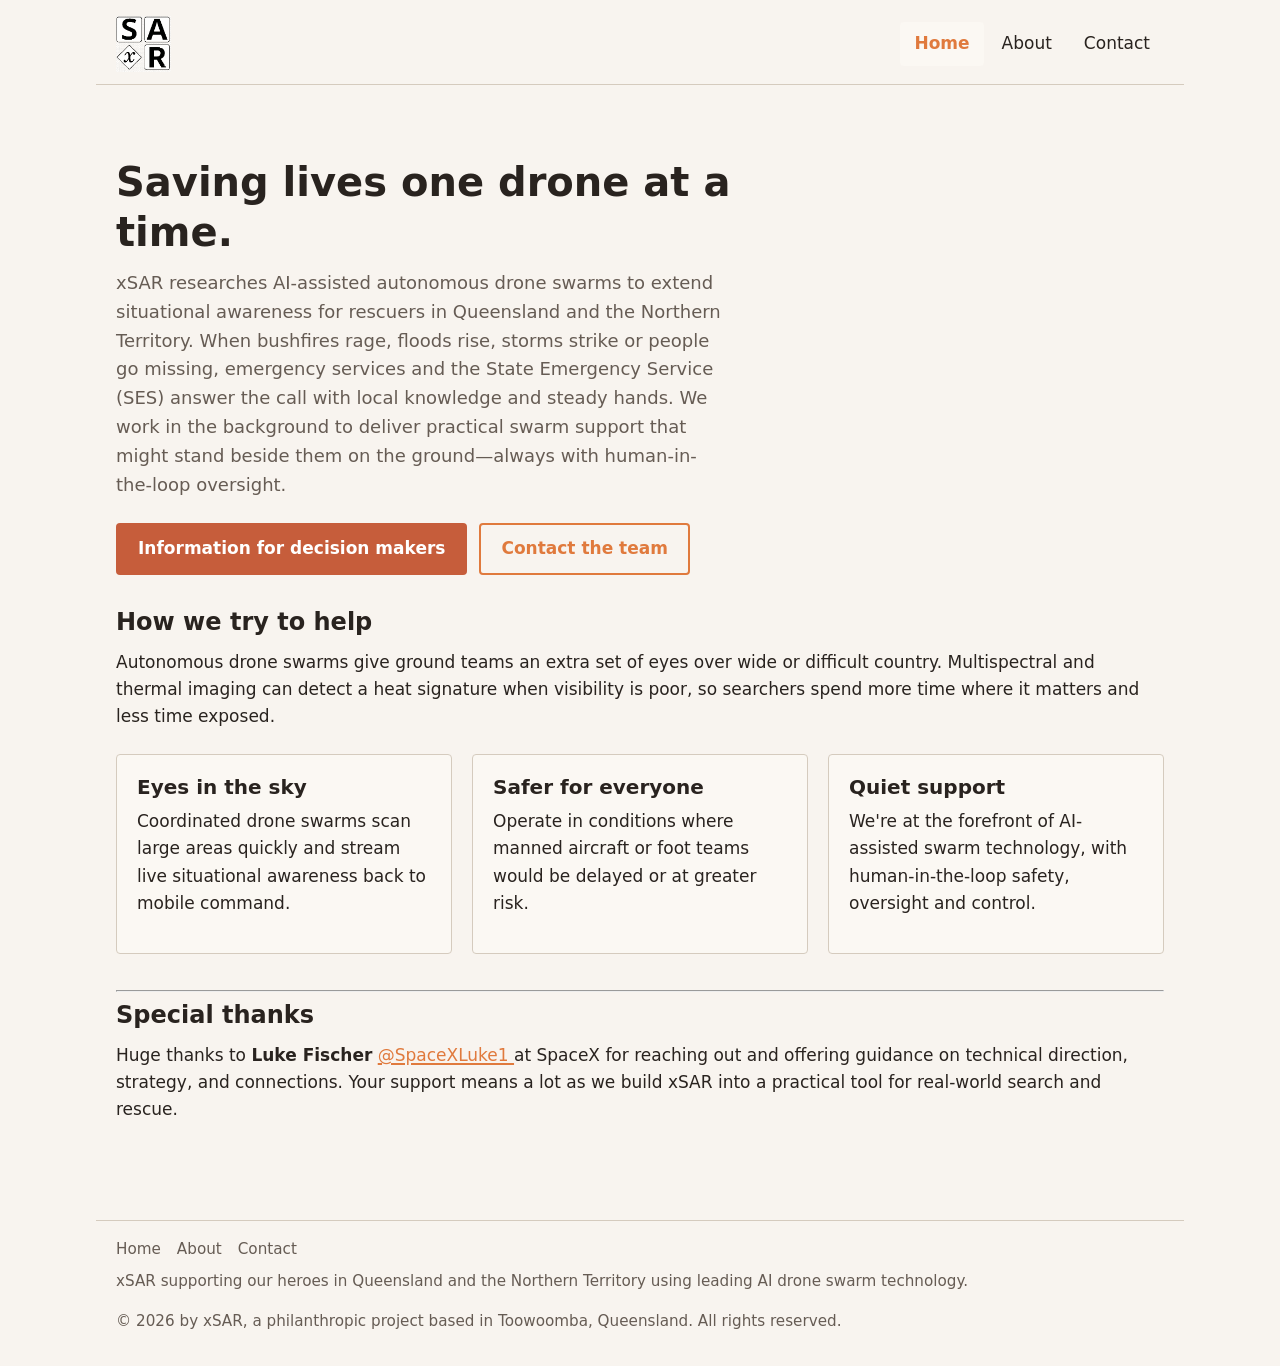
==== index.html @ e1155fe0 "refactor: comment out particles-js canvas elements across pages" ====
<!DOCTYPE html>
<html lang="en-AU">
<head>
  <!-- Google tag (gtag.js) -->
  <script async src="https://www.googletagmanager.com/gtag/js?id=G-0K0B5G9V87"></script>
  <script>
    window.dataLayer = window.dataLayer || [];
    function gtag(){dataLayer.push(arguments);}
    gtag('js', new Date());
    gtag('config', 'G-0K0B5G9V87');
  </script>
  <meta charset="UTF-8">
  <meta name="viewport" content="width=device-width, initial-scale=1.0">
  <title>xSAR — Search And Respond</title>
  <link rel="stylesheet" href="css/master.css">
  <link rel="icon" type="image/x-icon" href="favicon.ico">
  <link rel="icon" type="image/png" sizes="32x32" href="favicon-32x32.png">
  <link rel="icon" type="image/png" sizes="16x16" href="favicon-16x16.png">
  <link rel="apple-touch-icon" href="apple-touch-icon.png">
  <link rel="manifest" href="site.webmanifest">
  <meta name="description" content="xSAR — Search And Respond. AI-assisted autonomous drone support for emergency responders in Queensland and the Northern Territory. Human-in-the-loop oversight.">
  <!-- OpenGraph / Social sharing -->
  <meta property="og:title" content="xSAR — Search And Respond">
  <meta property="og:description" content="Drone swarm research delivering situational awareness and support packages to help responders faster. For public benefit.">
  <meta property="og:image" content="https://xsar.com.au/images/xsar-logo.png">
  <meta property="og:url" content="https://xsar.com.au">
  <meta property="og:type" content="website">
  <meta name="twitter:card" content="summary_large_image">
</head>

<body>
  <!-- <div id="particles-js"><canvas class="particles-js-canvas-el" width="1357" height="916" style="width: 100%; height: 100%;"></canvas></div> -->
  
  <a href="#main" class="skip-link">Skip to main content</a>

  <header>
    <a href="index.html" class="logo">
      <img src="images/xsar-logo.png" alt="xSAR" width="140" height="70">
    </a>

    <nav aria-label="Primary">
      <ul class="desktop-nav">
        <li><a href="index.html" aria-current="page">Home</a></li>
        <li><a href="about.html">About</a></li>
        <li><a href="contact.html">Contact</a></li>
      </ul>

      <details class="mobile-nav">
        <summary class="hamburger" aria-label="Toggle menu">☰</summary>
        <ul>
          <li><a href="index.html" aria-current="page">Home</a></li>
          <li><a href="about.html">About</a></li>
          <li><a href="contact.html">Contact</a></li>
        </ul>
      </details>
    </nav>
  </header>

  <main id="main">
    <section class="hero">
      <h1>Saving lives one drone at a time.</h1>
      <p>xSAR researches AI-assisted autonomous drone swarms to extend situational awareness for rescuers in Queensland and the Northern Territory. When bushfires rage, floods rise, storms strike or people go missing, emergency services and the State Emergency Service (SES) answer the call with local knowledge and steady hands. We work in the background to deliver practical swarm support that might stand beside them on the ground—always with human-in-the-loop oversight.</p>

      <div style="display: flex; gap: 0.75rem; flex-wrap: wrap;">
        <a href="about.html" class="btn btn-primary">Information for decision makers</a>
        <a href="contact.html" class="btn btn-secondary">Contact the team</a>
      </div>
    </section>

    <section>
      <h2>How we try to help</h2>
      <p>Autonomous drone swarms give ground teams an extra set of eyes over wide or difficult country. Multispectral and thermal imaging can detect a heat signature when visibility is poor, so searchers spend more time where it matters and less time exposed.</p>

      <div class="cards">
        <div class="card">
          <h3>Eyes in the sky</h3>
          <p>Coordinated drone swarms scan large areas quickly and stream live situational awareness back to mobile command.</p>
        </div>
        <div class="card">
          <h3>Safer for everyone</h3>
          <p>Operate in conditions where manned aircraft or foot teams would be delayed or at greater risk.</p>
        </div>
        <div class="card">
          <h3>Quiet support</h3>
          <p>We're at the forefront of AI-assisted swarm technology, with human-in-the-loop safety, oversight and control.</p>
        </div>
      </div>
    </section>
    
    <br/>
    <hr/>

    <!-- Luke Fischer shout-out block -->
    <section class="supporter-shoutout py-8 border-t border-gray-200">
      <div class="max-w-4xl mx-auto px-6 text-center">
        <h2>Special thanks</h2>
        <p>
          Huge thanks to <strong>Luke Fischer</strong> 
          <a href="https://x.com/SpaceXLuke1" target="_blank" rel="noopener" 
            class="text-blue-600 hover:text-blue-700 transition-colors">
            @SpaceXLuke1
          </a> 
          at SpaceX for reaching out and offering guidance on technical direction, strategy, 
          and connections. Your support means a lot as we build xSAR into a practical tool 
          for real-world search and rescue.
        </p>
      </div>
    </section>
  </main>

  <footer>
    <nav class="footer-nav" aria-label="Footer">
      <a href="index.html">Home</a>
      <a href="about.html">About</a>
      <a href="contact.html">Contact</a>
    </nav>
    <p>xSAR supporting our heroes in Queensland and the Northern Territory using leading AI drone swarm technology.</p>
    <p>&copy; 2026 by xSAR, a philanthropic project based in Toowoomba, Queensland. All rights reserved.</p>
  </footer>

  <script src="js/particles_min.js" defer></script>
  <script src="js/particles_conf.js" defer></script>

</body>
</html>
---- css/master.css ----
/* xSAR — master.css
   Desktop-first (default horizontal nav), WCAG AA+, warm dignified palette for QLD/NT SES volunteers.
   Static HTML5 only. No frameworks.
   Breakpoints: desktop base → @media (max-width: 40em) hamburger.
*/

/* 1. CSS Custom Properties — warm trustworthy palette */
:root {
  --color-bg: #F8F4EF;
  --color-surface: #FBF8F3;
  --color-text: #29231F;
  --color-muted: #665C54;
  --color-primary: #E07A3D;   /* warm terracotta-orange */
  --color-accent: #8B5E3C;   /* earth ochre */
  --color-cta: #C65D3B;      /* deeper CTA */
  --color-focus: #1E3A5F;    /* deep navy for focus */
  --color-success: #4A6B3F;
  --color-border: #D5CBBE;
  --color-error: #A14C3F;

  --font-family: system-ui, -apple-system, BlinkMacSystemFont, "Segoe UI", Roboto, "Helvetica Neue", Arial, sans-serif;
  --radius: 4px;
  --space: 1rem;
}

/* 2. Reset + base (desktop first) */
*, *::before, *::after {
  box-sizing: border-box;
}

html {
  scroll-behavior: smooth;
}

body {
  margin: 0;
  background-color: var(--color-bg);
  color: var(--color-text);
  font-family: var(--font-family);
  font-size: 1.0625rem;
  line-height: 1.6;
}

/* 3. Typography */
h1, h2, h3, h4 {
  line-height: 1.25;
  color: var(--color-text);
  margin: 0 0 0.75rem;
}

h1 { font-size: 2.25rem; }
h2 { font-size: 1.5rem; }
h3 { font-size: 1.25rem; }

p {
  margin: 0 0 1rem;
}

a {
  color: var(--color-primary);
  text-decoration: underline;
  text-decoration-thickness: 1.5px;
  text-underline-offset: 2px;
}

a:hover {
  color: var(--color-cta);
}

/* 4. Layout */
header, main, footer {
  max-width: 68rem;
  margin: 0 auto;
  padding: 1rem 1.25rem;
}

main {
  padding-top: 2rem;
  padding-bottom: 3rem;
}

/* Header with logo top-left + nav */
header {
  display: flex;
  align-items: center;
  justify-content: space-between;
  gap: 1rem;
  border-bottom: 1px solid var(--color-border);
  padding-bottom: 0.75rem;
}

.logo {
  display: inline-block;
  line-height: 0;
}

.logo img {
  height: 56px;
  width: auto;
  display: block;
}

/* Desktop nav (default) */
nav[aria-label="Primary"] {
  display: flex;
  align-items: center;
}

.desktop-nav {
  display: flex;
  gap: 0.25rem;
  list-style: none;
  margin: 0;
  padding: 0;
}

.desktop-nav a {
  display: inline-flex;
  align-items: center;
  padding: 0.5rem 0.875rem;
  border-radius: var(--radius);
  text-decoration: none;
  color: var(--color-text);
  font-weight: 500;
}

.desktop-nav a[aria-current="page"] {
  background-color: var(--color-surface);
  color: var(--color-primary);
  font-weight: 600;
}

.desktop-nav a:hover {
  background-color: var(--color-surface);
  color: var(--color-cta);
}

/* Mobile nav (hidden on desktop) */
.mobile-nav,
.hamburger {
  display: none;
}

/* 5. Components */

/* Hero */
.hero {
  padding: 2.5rem 0 2rem;
  text-align: left;
}

.hero h1 {
  font-size: 2.5rem;
  margin-bottom: 0.75rem;
  max-width: 42rem;
}

.hero p {
  max-width: 38rem;
  font-size: 1.125rem;
  color: var(--color-muted);
  margin-bottom: 1.5rem;
}

/* CTA buttons */
.btn {
  display: inline-flex;
  align-items: center;
  justify-content: center;
  padding: 0.625rem 1.25rem;
  border-radius: var(--radius);
  font-weight: 600;
  text-decoration: none;
  border: 2px solid transparent;
  cursor: pointer;
  min-height: 44px;
  min-width: 44px;
  transition: background-color 0.15s ease, border-color 0.15s ease, color 0.15s ease;
}

.btn-primary {
  background-color: var(--color-cta);
  color: #fff;
}

.btn-primary:hover {
  background-color: #a64d2f;
  color: #fff;
}

.btn-secondary {
  background-color: transparent;
  color: var(--color-primary);
  border-color: var(--color-primary);
}

.btn-secondary:hover {
  background-color: var(--color-surface);
  border-color: var(--color-cta);
  color: var(--color-cta);
}

/* Cards / value sections */
.cards {
  display: grid;
  grid-template-columns: repeat(auto-fit, minmax(240px, 1fr));
  gap: 1.25rem;
  margin-top: 1.5rem;
}

.card {
  background-color: var(--color-surface);
  border: 1px solid var(--color-border);
  border-radius: var(--radius);
  padding: 1.25rem;
}

.card h3 {
  margin-bottom: 0.5rem;
  color: var(--color-text);
}

/* Forms */
form {
  max-width: 42rem;
}

.form-field {
  margin-bottom: 1.125rem;
}

label {
  display: block;
  font-weight: 600;
  margin-bottom: 0.35rem;
  color: var(--color-text);
}

input[type="text"],
input[type="email"],
textarea {
  width: 100%;
  padding: 0.625rem 0.75rem;
  font-size: 1rem;
  border: 2px solid var(--color-border);
  border-radius: var(--radius);
  background-color: #fff;
  color: var(--color-text);
  min-height: 44px;
}

input:focus,
textarea:focus {
  outline: 3px solid var(--color-focus);
  outline-offset: 2px;
  border-color: var(--color-focus);
}

textarea {
  min-height: 140px;
  resize: vertical;
}

button[type="submit"] {
  margin-top: 0.5rem;
}

/* Turnstile container */
.cf-turnstile {
  margin: 1rem 0;
}

/* 6. Accessibility */
.skip-link {
  position: absolute;
  top: -100px;
  left: 1rem;
  padding: 0.5rem 1rem;
  background: var(--color-text);
  color: var(--color-bg);
  z-index: 999;
  font-weight: 600;
}

.skip-link:focus {
  top: 0.5rem;
}

:focus-visible {
  outline: 3px solid var(--color-focus);
  outline-offset: 3px;
}

/* Reduced motion */
@media (prefers-reduced-motion: reduce) {
  *, *::before, *::after {
    transition: none !important;
    animation: none !important;
    scroll-behavior: auto !important;
  }
}

/* Honeypot */
.visually-hidden {
  position: absolute;
  width: 1px;
  height: 1px;
  padding: 0;
  margin: -1px;
  overflow: hidden;
  clip: rect(0, 0, 0, 0);
  white-space: nowrap;
  border: 0;
}

/* 7. Responsive: desktop-first (default), collapse nav to hamburger on mobile */
@media (max-width: 40em) {
  header {
    flex-wrap: wrap;
  }

  .desktop-nav {
    display: none;
  }

  .mobile-nav {
    display: block;
    width: 100%;
  }

  .hamburger {
    display: inline-flex;
    align-items: center;
    justify-content: center;
    padding: 0.5rem 0.75rem;
    min-height: 44px;
    min-width: 44px;
    background: var(--color-surface);
    border: 1px solid var(--color-border);
    border-radius: var(--radius);
    font-size: 1.1rem;
    cursor: pointer;
    color: var(--color-text);
  }

  .mobile-nav[open] .hamburger {
    background: var(--color-primary);
    color: #fff;
    border-color: var(--color-primary);
  }

  .mobile-nav ul {
    list-style: none;
    margin: 0.5rem 0 0;
    padding: 0.5rem 0;
    border: 1px solid var(--color-border);
    border-radius: var(--radius);
    background: var(--color-surface);
  }

  .mobile-nav li + li {
    margin-top: 0.125rem;
  }

  .mobile-nav a {
    display: block;
    padding: 0.625rem 0.875rem;
    text-decoration: none;
    color: var(--color-text);
  }

  .mobile-nav a[aria-current="page"] {
    font-weight: 600;
    color: var(--color-primary);
  }

  .hero {
    padding-top: 1.5rem;
  }

  .hero h1 {
    font-size: 1.9rem;
  }

  .cards {
    grid-template-columns: 1fr;
  }
}

/* Footer */
footer {
  border-top: 1px solid var(--color-border);
  padding-top: 1rem;
  margin-top: 2rem;
  font-size: 0.95rem;
  color: var(--color-muted);
}

footer a {
  color: var(--color-muted);
}

footer .footer-nav {
  display: flex;
  gap: 1rem;
  flex-wrap: wrap;
  margin-bottom: 0.5rem;
}

footer .footer-nav a {
  text-decoration: none;
}

/* Small utility */
.req {
  color: var(--color-primary);
  font-weight: 600;
}

/* Particles background - full-screen behind everything */
#particles-js {
  position: fixed;
  top: 0;
  left: 0;
  width: 100%;
  height: 100%;
  z-index: -1;              /* sends it behind all content */
  pointer-events: none;     /* clicks pass through */
  overflow: hidden;
}

#particles-js canvas {
  width: 100% !important;
  height: 100% !important;
}
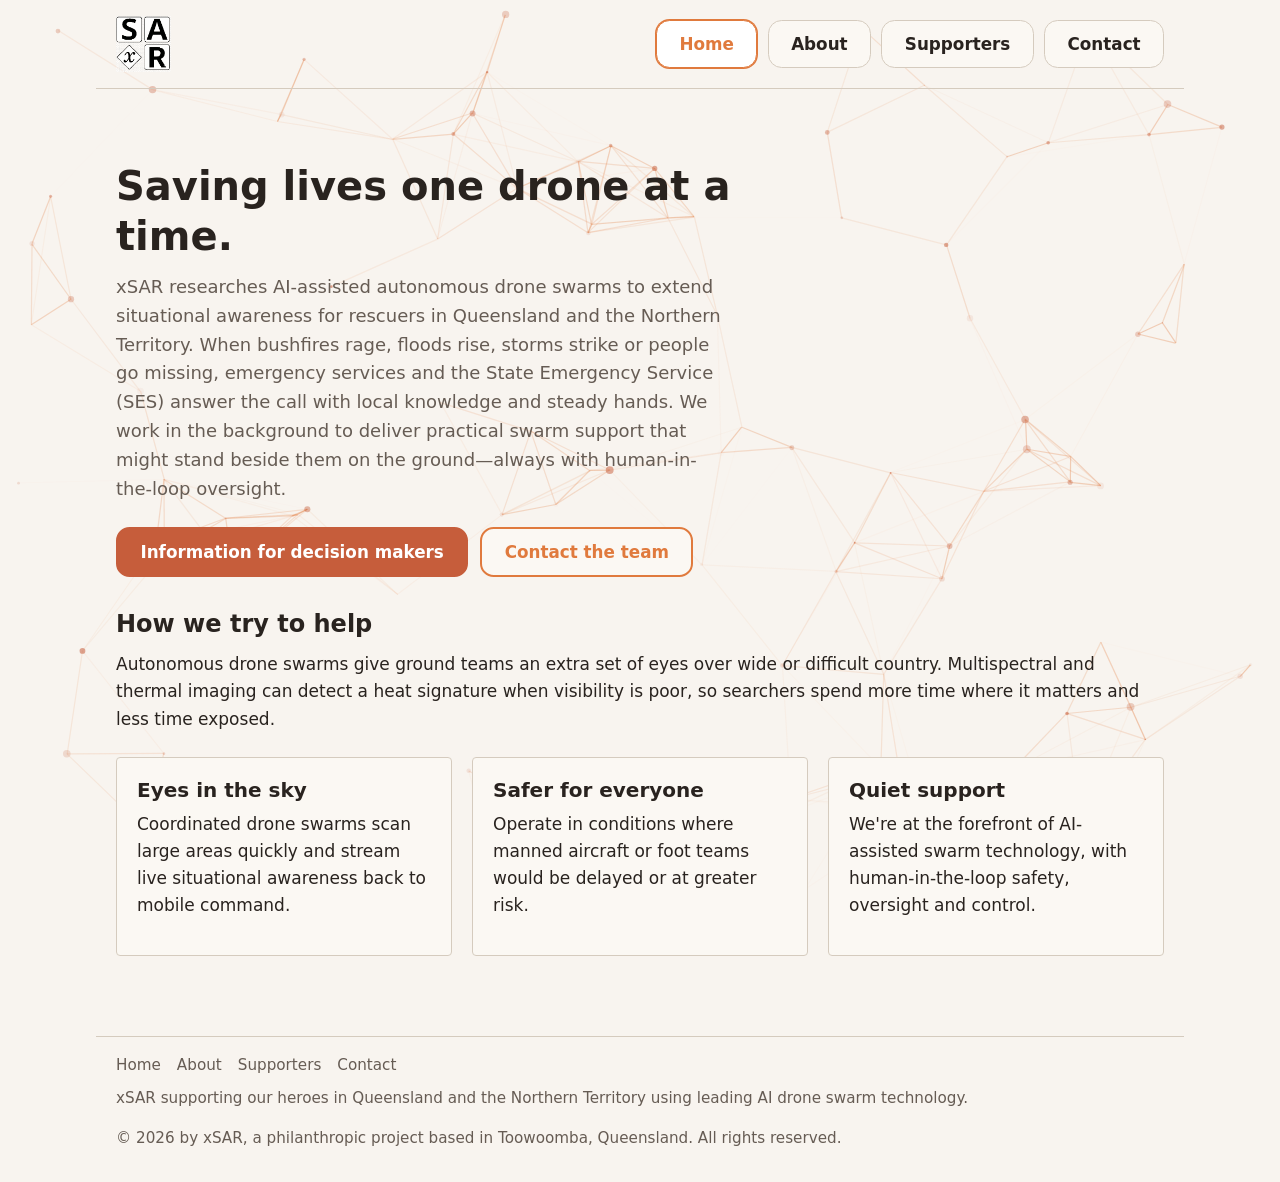
==== commit 68263c4d: "feat: Supporters page, nav polish, and particles background Add a Supporters page with Migadu as the" ====
--- a/index.html
+++ b/index.html
@@ -29,8 +29,7 @@
 </head>
 
 <body>
-  <!-- <div id="particles-js"><canvas class="particles-js-canvas-el" width="1357" height="916" style="width: 100%; height: 100%;"></canvas></div> -->
-  
+  <div id="particles-js" aria-hidden="true"></div>
   <a href="#main" class="skip-link">Skip to main content</a>
 
   <header>
@@ -42,6 +41,7 @@
       <ul class="desktop-nav">
         <li><a href="index.html" aria-current="page">Home</a></li>
         <li><a href="about.html">About</a></li>
+        <li><a href="supporters.html">Supporters</a></li>
         <li><a href="contact.html">Contact</a></li>
       </ul>
 
@@ -50,6 +50,7 @@
         <ul>
           <li><a href="index.html" aria-current="page">Home</a></li>
           <li><a href="about.html">About</a></li>
+          <li><a href="supporters.html">Supporters</a></li>
           <li><a href="contact.html">Contact</a></li>
         </ul>
       </details>
@@ -61,7 +62,7 @@
       <h1>Saving lives one drone at a time.</h1>
       <p>xSAR researches AI-assisted autonomous drone swarms to extend situational awareness for rescuers in Queensland and the Northern Territory. When bushfires rage, floods rise, storms strike or people go missing, emergency services and the State Emergency Service (SES) answer the call with local knowledge and steady hands. We work in the background to deliver practical swarm support that might stand beside them on the ground—always with human-in-the-loop oversight.</p>
 
-      <div style="display: flex; gap: 0.75rem; flex-wrap: wrap;">
+      <div class="hero-actions">
         <a href="about.html" class="btn btn-primary">Information for decision makers</a>
         <a href="contact.html" class="btn btn-secondary">Contact the team</a>
       </div>
@@ -86,32 +87,13 @@
         </div>
       </div>
     </section>
-    
-    <br/>
-    <hr/>
-
-    <!-- Luke Fischer shout-out block -->
-    <section class="supporter-shoutout py-8 border-t border-gray-200">
-      <div class="max-w-4xl mx-auto px-6 text-center">
-        <h2>Special thanks</h2>
-        <p>
-          Huge thanks to <strong>Luke Fischer</strong> 
-          <a href="https://x.com/SpaceXLuke1" target="_blank" rel="noopener" 
-            class="text-blue-600 hover:text-blue-700 transition-colors">
-            @SpaceXLuke1
-          </a> 
-          at SpaceX for reaching out and offering guidance on technical direction, strategy, 
-          and connections. Your support means a lot as we build xSAR into a practical tool 
-          for real-world search and rescue.
-        </p>
-      </div>
-    </section>
   </main>
 
   <footer>
     <nav class="footer-nav" aria-label="Footer">
       <a href="index.html">Home</a>
       <a href="about.html">About</a>
+      <a href="supporters.html">Supporters</a>
       <a href="contact.html">Contact</a>
     </nav>
     <p>xSAR supporting our heroes in Queensland and the Northern Territory using leading AI drone swarm technology.</p>
@@ -120,6 +102,5 @@
 
   <script src="js/particles_min.js" defer></script>
   <script src="js/particles_conf.js" defer></script>
-
 </body>
 </html>
--- a/css/master.css
+++ b/css/master.css
@@ -30,15 +30,18 @@
 
 html {
   scroll-behavior: smooth;
+  /* Solid site colour sits under the transparent body + particles layer */
+  background-color: var(--color-bg);
 }
 
 body {
   margin: 0;
-  background-color: var(--color-bg);
+  background-color: transparent;
   color: var(--color-text);
   font-family: var(--font-family);
   font-size: 1.0625rem;
   line-height: 1.6;
+  position: relative;
 }
 
 /* 3. Typography */
@@ -67,11 +70,13 @@
   color: var(--color-cta);
 }
 
-/* 4. Layout */
+/* 4. Layout — relative + z-index so content sits above #particles-js */
 header, main, footer {
   max-width: 68rem;
   margin: 0 auto;
   padding: 1rem 1.25rem;
+  position: relative;
+  z-index: 1;
 }
 
 main {
@@ -86,7 +91,8 @@
   justify-content: space-between;
   gap: 1rem;
   border-bottom: 1px solid var(--color-border);
-  padding-bottom: 0.75rem;
+  padding-top: 1rem;
+  padding-bottom: 1rem;
 }
 
 .logo {
@@ -100,7 +106,7 @@
   display: block;
 }
 
-/* Desktop nav (default) */
+/* Desktop nav (default) — large rounded rectangles, still plain links */
 nav[aria-label="Primary"] {
   display: flex;
   align-items: center;
@@ -108,7 +114,8 @@
 
 .desktop-nav {
   display: flex;
-  gap: 0.25rem;
+  flex-wrap: wrap;
+  gap: 0.65rem;
   list-style: none;
   margin: 0;
   padding: 0;
@@ -117,22 +124,36 @@
 .desktop-nav a {
   display: inline-flex;
   align-items: center;
-  padding: 0.5rem 0.875rem;
-  border-radius: var(--radius);
+  justify-content: center;
+  padding: 0.8rem 1.4rem; /* roomy inner margin */
+  min-height: 48px;
+  border-radius: 0.85rem; /* large rounded corners, not a pill */
+  border: 1px solid var(--color-border);
+  background-color: var(--color-surface);
   text-decoration: none;
   color: var(--color-text);
-  font-weight: 500;
+  font-weight: 600;
+  font-size: 1.05rem;
+  line-height: 1.2;
+  transition: background-color 0.15s ease, border-color 0.15s ease, color 0.15s ease;
 }
 
 .desktop-nav a[aria-current="page"] {
-  background-color: var(--color-surface);
+  background-color: #fff;
+  border-color: var(--color-primary);
   color: var(--color-primary);
-  font-weight: 600;
+  box-shadow: 0 0 0 1px var(--color-primary);
 }
 
 .desktop-nav a:hover {
-  background-color: var(--color-surface);
+  background-color: #fff;
+  border-color: var(--color-cta);
   color: var(--color-cta);
+}
+
+.desktop-nav a:focus-visible {
+  outline: 3px solid var(--color-focus);
+  outline-offset: 3px;
 }
 
 /* Mobile nav (hidden on desktop) */
@@ -162,42 +183,58 @@
   margin-bottom: 1.5rem;
 }
 
-/* CTA buttons */
+/* CTA buttons — same large rounded-rect shape as primary nav; existing brand colours */
 .btn {
   display: inline-flex;
   align-items: center;
   justify-content: center;
-  padding: 0.625rem 1.25rem;
-  border-radius: var(--radius);
+  padding: 0.8rem 1.4rem;
+  border-radius: 0.85rem;
   font-weight: 600;
+  font-size: 1.05rem;
+  line-height: 1.2;
   text-decoration: none;
   border: 2px solid transparent;
   cursor: pointer;
-  min-height: 44px;
+  min-height: 48px;
   min-width: 44px;
   transition: background-color 0.15s ease, border-color 0.15s ease, color 0.15s ease;
 }
 
 .btn-primary {
   background-color: var(--color-cta);
+  border-color: var(--color-cta);
   color: #fff;
 }
 
 .btn-primary:hover {
   background-color: #a64d2f;
+  border-color: #a64d2f;
   color: #fff;
 }
 
 .btn-secondary {
-  background-color: transparent;
+  background-color: var(--color-surface);
   color: var(--color-primary);
   border-color: var(--color-primary);
 }
 
 .btn-secondary:hover {
-  background-color: var(--color-surface);
+  background-color: #fff;
   border-color: var(--color-cta);
   color: var(--color-cta);
+}
+
+.btn:focus-visible {
+  outline: 3px solid var(--color-focus);
+  outline-offset: 3px;
+}
+
+/* Hero CTA row */
+.hero-actions {
+  display: flex;
+  gap: 0.75rem;
+  flex-wrap: wrap;
 }
 
 /* Cards / value sections */
@@ -351,27 +388,41 @@
 
   .mobile-nav ul {
     list-style: none;
-    margin: 0.5rem 0 0;
-    padding: 0.5rem 0;
+    margin: 0.65rem 0 0;
+    padding: 0.65rem;
+    display: flex;
+    flex-direction: column;
+    gap: 0.5rem;
+    border: none;
+    background: transparent;
+  }
+
+  .mobile-nav a {
+    display: flex;
+    align-items: center;
+    justify-content: center;
+    padding: 0.8rem 1.25rem;
+    min-height: 48px;
+    border-radius: 0.85rem;
     border: 1px solid var(--color-border);
-    border-radius: var(--radius);
-    background: var(--color-surface);
-  }
-
-  .mobile-nav li + li {
-    margin-top: 0.125rem;
-  }
-
-  .mobile-nav a {
-    display: block;
-    padding: 0.625rem 0.875rem;
+    background-color: var(--color-surface);
     text-decoration: none;
     color: var(--color-text);
+    font-weight: 600;
+    font-size: 1.05rem;
   }
 
   .mobile-nav a[aria-current="page"] {
-    font-weight: 600;
+    background-color: #fff;
+    border-color: var(--color-primary);
     color: var(--color-primary);
+    box-shadow: 0 0 0 1px var(--color-primary);
+  }
+
+  .mobile-nav a:hover {
+    background-color: #fff;
+    border-color: var(--color-cta);
+    color: var(--color-cta);
   }
 
   .hero {
@@ -417,19 +468,110 @@
   font-weight: 600;
 }
 
-/* Particles background - full-screen behind everything */
+/* Particles background — full-screen behind content (Vincent Garreau particles.js) */
 #particles-js {
   position: fixed;
   top: 0;
   left: 0;
+  right: 0;
+  bottom: 0;
   width: 100%;
   height: 100%;
-  z-index: -1;              /* sends it behind all content */
-  pointer-events: none;     /* clicks pass through */
+  min-height: 100vh;
+  min-height: 100dvh;
+  z-index: 0;
+  pointer-events: none; /* clicks pass through to content */
   overflow: hidden;
 }
 
-#particles-js canvas {
+#particles-js canvas.particles-js-canvas-el {
+  display: block;
+  position: absolute;
+  top: 0;
+  left: 0;
   width: 100% !important;
   height: 100% !important;
+}
+
+/* Supporter rows: logo left, positive copy right */
+.supporters-list {
+  display: flex;
+  flex-direction: column;
+  gap: 1.5rem;
+  margin-top: 1.5rem;
+}
+
+.supporter {
+  display: grid;
+  grid-template-columns: minmax(9rem, 12rem) 1fr;
+  gap: 1.25rem 2rem;
+  align-items: center;
+  background-color: var(--color-surface);
+  border: 1px solid var(--color-border);
+  border-radius: var(--radius);
+  padding: 1.25rem 1.5rem;
+}
+
+.supporter-logo {
+  display: flex;
+  align-items: center;
+  justify-content: center;
+  width: 100%;
+  min-height: 3.5rem;
+  padding: 0.25rem;
+}
+
+.supporter-logo a {
+  display: inline-flex;
+  align-items: center;
+  justify-content: center;
+  width: 100%;
+  line-height: 0;
+  text-decoration: none;
+}
+
+/* Migadu wordmark is wide (viewBox ~1981×572); constrain to column + cap height */
+.supporter-logo img {
+  display: block;
+  width: 100%;
+  max-width: 11rem;
+  height: auto;
+  max-height: 3.75rem;
+  object-fit: contain;
+  object-position: center;
+}
+
+.supporter-copy h2 {
+  margin-bottom: 0.5rem;
+  font-size: 1.25rem;
+}
+
+.supporter-copy p {
+  margin-bottom: 0;
+  color: var(--color-muted);
+}
+
+.supporter-copy p + p {
+  margin-top: 0.75rem;
+}
+
+.supporter-copy a {
+  font-weight: 600;
+}
+
+@media (max-width: 40em) {
+  .supporter {
+    grid-template-columns: 1fr;
+    text-align: left;
+  }
+
+  .supporter-logo {
+    justify-content: flex-start;
+    max-width: 12rem;
+  }
+
+  .supporter-logo img {
+    max-width: 10rem;
+    max-height: 3.25rem;
+  }
 }
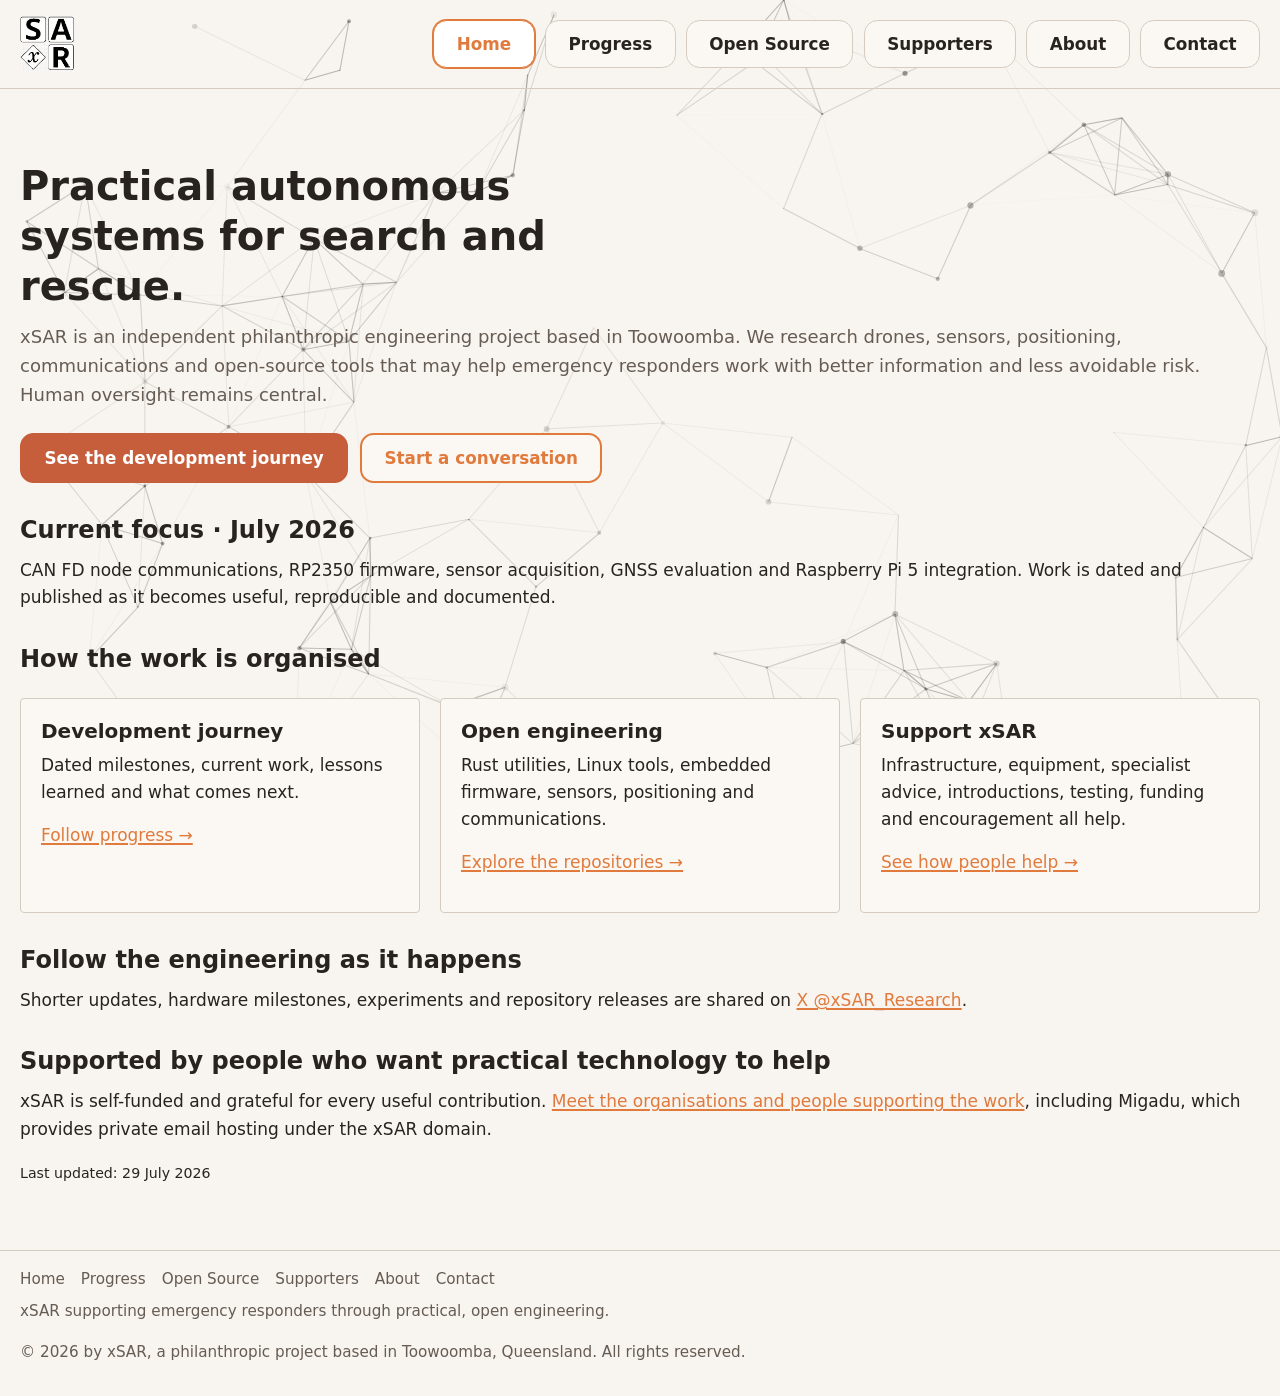
==== commit fc67f9ab: "Reshape the xSAR home page around mission, progress, open engineering and support" ====
--- a/index.html
+++ b/index.html
@@ -1,106 +1,49 @@
 <!DOCTYPE html>
 <html lang="en-AU">
 <head>
-  <!-- Google tag (gtag.js) -->
   <script async src="https://www.googletagmanager.com/gtag/js?id=G-0K0B5G9V87"></script>
-  <script>
-    window.dataLayer = window.dataLayer || [];
-    function gtag(){dataLayer.push(arguments);}
-    gtag('js', new Date());
-    gtag('config', 'G-0K0B5G9V87');
-  </script>
-  <meta charset="UTF-8">
-  <meta name="viewport" content="width=device-width, initial-scale=1.0">
+  <script>window.dataLayer=window.dataLayer||[];function gtag(){dataLayer.push(arguments);}gtag('js',new Date());gtag('config','G-0K0B5G9V87');</script>
+  <meta charset="UTF-8"><meta name="viewport" content="width=device-width, initial-scale=1.0">
   <title>xSAR — Search And Respond</title>
-  <link rel="stylesheet" href="css/master.css">
-  <link rel="icon" type="image/x-icon" href="favicon.ico">
-  <link rel="icon" type="image/png" sizes="32x32" href="favicon-32x32.png">
-  <link rel="icon" type="image/png" sizes="16x16" href="favicon-16x16.png">
-  <link rel="apple-touch-icon" href="apple-touch-icon.png">
-  <link rel="manifest" href="site.webmanifest">
-  <meta name="description" content="xSAR — Search And Respond. AI-assisted autonomous drone support for emergency responders in Queensland and the Northern Territory. Human-in-the-loop oversight.">
-  <!-- OpenGraph / Social sharing -->
-  <meta property="og:title" content="xSAR — Search And Respond">
-  <meta property="og:description" content="Drone swarm research delivering situational awareness and support packages to help responders faster. For public benefit.">
-  <meta property="og:image" content="https://xsar.com.au/images/xsar-logo.png">
-  <meta property="og:url" content="https://xsar.com.au">
-  <meta property="og:type" content="website">
-  <meta name="twitter:card" content="summary_large_image">
+  <link rel="stylesheet" href="css/master.css"><link rel="icon" type="image/x-icon" href="favicon.ico"><link rel="apple-touch-icon" href="apple-touch-icon.png"><link rel="manifest" href="site.webmanifest">
+  <meta name="description" content="xSAR is an independent philanthropic engineering project researching drones, sensors, positioning, communications and open-source tools for emergency response.">
+  <meta property="og:title" content="xSAR — Search And Respond"><meta property="og:description" content="Practical autonomous systems and open engineering for search and rescue support."><meta property="og:image" content="https://xsar.com.au/images/xsar-logo.png"><meta property="og:url" content="https://xsar.com.au"><meta property="og:type" content="website"><meta name="twitter:card" content="summary_large_image">
 </head>
-
 <body>
-  <div id="particles-js" aria-hidden="true"></div>
-  <a href="#main" class="skip-link">Skip to main content</a>
-
-  <header>
-    <a href="index.html" class="logo">
-      <img src="images/xsar-logo.png" alt="xSAR" width="140" height="70">
-    </a>
-
-    <nav aria-label="Primary">
-      <ul class="desktop-nav">
-        <li><a href="index.html" aria-current="page">Home</a></li>
-        <li><a href="about.html">About</a></li>
-        <li><a href="supporters.html">Supporters</a></li>
-        <li><a href="contact.html">Contact</a></li>
-      </ul>
-
-      <details class="mobile-nav">
-        <summary class="hamburger" aria-label="Toggle menu">☰</summary>
-        <ul>
-          <li><a href="index.html" aria-current="page">Home</a></li>
-          <li><a href="about.html">About</a></li>
-          <li><a href="supporters.html">Supporters</a></li>
-          <li><a href="contact.html">Contact</a></li>
-        </ul>
-      </details>
-    </nav>
-  </header>
-
+  <div id="particles-js" aria-hidden="true"></div><a href="#main" class="skip-link">Skip to main content</a>
+  <header><a href="index.html" class="logo"><img src="images/xsar-logo.png" alt="xSAR" width="140" height="70"></a><nav aria-label="Primary">
+    <ul class="desktop-nav"><li><a href="index.html" aria-current="page">Home</a></li><li><a href="progress.html">Progress</a></li><li><a href="open-source.html">Open Source</a></li><li><a href="supporters.html">Supporters</a></li><li><a href="about.html">About</a></li><li><a href="contact.html">Contact</a></li></ul>
+    <details class="mobile-nav"><summary class="hamburger" aria-label="Toggle menu">☰</summary><ul><li><a href="index.html" aria-current="page">Home</a></li><li><a href="progress.html">Progress</a></li><li><a href="open-source.html">Open Source</a></li><li><a href="supporters.html">Supporters</a></li><li><a href="about.html">About</a></li><li><a href="contact.html">Contact</a></li></ul></details>
+  </nav></header>
   <main id="main">
     <section class="hero">
-      <h1>Saving lives one drone at a time.</h1>
-      <p>xSAR researches AI-assisted autonomous drone swarms to extend situational awareness for rescuers in Queensland and the Northern Territory. When bushfires rage, floods rise, storms strike or people go missing, emergency services and the State Emergency Service (SES) answer the call with local knowledge and steady hands. We work in the background to deliver practical swarm support that might stand beside them on the ground—always with human-in-the-loop oversight.</p>
-
-      <div class="hero-actions">
-        <a href="about.html" class="btn btn-primary">Information for decision makers</a>
-        <a href="contact.html" class="btn btn-secondary">Contact the team</a>
+      <h1>Practical autonomous systems for search and rescue.</h1>
+      <p>xSAR is an independent philanthropic engineering project based in Toowoomba. We research drones, sensors, positioning, communications and open-source tools that may help emergency responders work with better information and less avoidable risk. Human oversight remains central.</p>
+      <div class="hero-actions"><a href="progress.html" class="btn btn-primary">See the development journey</a><a href="contact.html" class="btn btn-secondary">Start a conversation</a></div>
+    </section>
+    <section>
+      <h2>Current focus · July 2026</h2>
+      <p>CAN FD node communications, RP2350 firmware, sensor acquisition, GNSS evaluation and Raspberry Pi 5 integration. Work is dated and published as it becomes useful, reproducible and documented.</p>
+    </section>
+    <section style="margin-top:2rem;">
+      <h2>How the work is organised</h2>
+      <div class="cards">
+        <div class="card"><h3>Development journey</h3><p>Dated milestones, current work, lessons learned and what comes next.</p><p><a href="progress.html">Follow progress →</a></p></div>
+        <div class="card"><h3>Open engineering</h3><p>Rust utilities, Linux tools, embedded firmware, sensors, positioning and communications.</p><p><a href="open-source.html">Explore the repositories →</a></p></div>
+        <div class="card"><h3>Support xSAR</h3><p>Infrastructure, equipment, specialist advice, introductions, testing, funding and encouragement all help.</p><p><a href="supporters.html">See how people help →</a></p></div>
       </div>
     </section>
-
-    <section>
-      <h2>How we try to help</h2>
-      <p>Autonomous drone swarms give ground teams an extra set of eyes over wide or difficult country. Multispectral and thermal imaging can detect a heat signature when visibility is poor, so searchers spend more time where it matters and less time exposed.</p>
-
-      <div class="cards">
-        <div class="card">
-          <h3>Eyes in the sky</h3>
-          <p>Coordinated drone swarms scan large areas quickly and stream live situational awareness back to mobile command.</p>
-        </div>
-        <div class="card">
-          <h3>Safer for everyone</h3>
-          <p>Operate in conditions where manned aircraft or foot teams would be delayed or at greater risk.</p>
-        </div>
-        <div class="card">
-          <h3>Quiet support</h3>
-          <p>We're at the forefront of AI-assisted swarm technology, with human-in-the-loop safety, oversight and control.</p>
-        </div>
-      </div>
+    <section style="margin-top:2rem;">
+      <h2>Follow the engineering as it happens</h2>
+      <p>Shorter updates, hardware milestones, experiments and repository releases are shared on <a href="https://x.com/xSAR_Research" target="_blank" rel="noopener noreferrer">X @xSAR_Research</a>.</p>
+    </section>
+    <section style="margin-top:2rem;">
+      <h2>Supported by people who want practical technology to help</h2>
+      <p>xSAR is self-funded and grateful for every useful contribution. <a href="supporters.html">Meet the organisations and people supporting the work</a>, including Migadu, which provides private email hosting under the xSAR domain.</p>
+      <p><small>Last updated: 29 July 2026</small></p>
     </section>
   </main>
-
-  <footer>
-    <nav class="footer-nav" aria-label="Footer">
-      <a href="index.html">Home</a>
-      <a href="about.html">About</a>
-      <a href="supporters.html">Supporters</a>
-      <a href="contact.html">Contact</a>
-    </nav>
-    <p>xSAR supporting our heroes in Queensland and the Northern Territory using leading AI drone swarm technology.</p>
-    <p>&copy; 2026 by xSAR, a philanthropic project based in Toowoomba, Queensland. All rights reserved.</p>
-  </footer>
-
-  <script src="js/particles_min.js" defer></script>
-  <script src="js/particles_conf.js" defer></script>
+  <footer><nav class="footer-nav" aria-label="Footer"><a href="index.html">Home</a><a href="progress.html">Progress</a><a href="open-source.html">Open Source</a><a href="supporters.html">Supporters</a><a href="about.html">About</a><a href="contact.html">Contact</a></nav><p>xSAR supporting emergency responders through practical, open engineering.</p><p>&copy; 2026 by xSAR, a philanthropic project based in Toowoomba, Queensland. All rights reserved.</p></footer>
+  <script src="js/particles_min.js" defer></script><script src="js/particles_conf.js" defer></script>
 </body>
-</html>
+</html>
--- a/css/master.css
+++ b/css/master.css
@@ -72,7 +72,8 @@
 
 /* 4. Layout — relative + z-index so content sits above #particles-js */
 header, main, footer {
-  max-width: 68rem;
+  /* max-width: 68rem; */
+  width: 100%;
   margin: 0 auto;
   padding: 1rem 1.25rem;
   position: relative;
@@ -177,7 +178,7 @@
 }
 
 .hero p {
-  max-width: 38rem;
+  /* max-width: 38rem; */
   font-size: 1.125rem;
   color: var(--color-muted);
   margin-bottom: 1.5rem;
@@ -442,7 +443,7 @@
 footer {
   border-top: 1px solid var(--color-border);
   padding-top: 1rem;
-  margin-top: 2rem;
+  margin-top: 0rem;
   font-size: 0.95rem;
   color: var(--color-muted);
 }
@@ -493,12 +494,95 @@
   height: 100% !important;
 }
 
+/* Contact: photo left, bio right */
+.contact-profile {
+  display: grid;
+  grid-template-columns: minmax(10rem, 16rem) 1fr;
+  gap: 1.25rem 2rem;
+  align-items: start;
+  margin: 1.5rem 0 2rem;
+  padding: 1.25rem 1.5rem;
+  background-color: var(--color-surface);
+  border: 1px solid var(--color-border);
+  border-radius: var(--radius);
+}
+
+.contact-profile-photo {
+  margin: 0;
+  max-width: 16rem;
+}
+
+.contact-profile-photo img {
+  display: block;
+  width: 100%;
+  height: auto;
+  border-radius: 6px;
+  border: 1px solid var(--color-border);
+}
+
+.contact-profile-photo figcaption {
+  margin-top: 0.5rem;
+  line-height: 1.35;
+}
+
+.contact-profile-name {
+  display: block;
+  font-weight: 700;
+  color: var(--color-text);
+  margin-bottom: 0.2rem;
+}
+
+.contact-profile-intro {
+  display: block;
+  font-size: 0.9rem;
+  color: var(--color-muted);
+}
+
+.contact-profile-bio h2 {
+  margin-top: 0;
+  margin-bottom: 0.75rem;
+  font-size: 1.25rem;
+}
+
+.contact-profile-bio ul {
+  margin: 0;
+  padding-left: 1.25rem;
+  color: var(--color-muted);
+}
+
+.contact-profile-bio li {
+  margin-bottom: 0.65rem;
+}
+
+.contact-profile-bio li:last-child {
+  margin-bottom: 0;
+}
+
+.contact-profile-bio strong {
+  color: var(--color-text);
+}
+
+@media (max-width: 40em) {
+  .contact-profile {
+    grid-template-columns: 1fr;
+  }
+
+  .contact-profile-photo {
+    max-width: 14rem;
+  }
+}
+
 /* Supporter rows: logo left, positive copy right */
 .supporters-list {
   display: flex;
   flex-direction: column;
   gap: 1.5rem;
   margin-top: 1.5rem;
+}
+
+.supporters-invite {
+  margin-top: 2rem;
+  margin-bottom: 0;
 }
 
 .supporter {
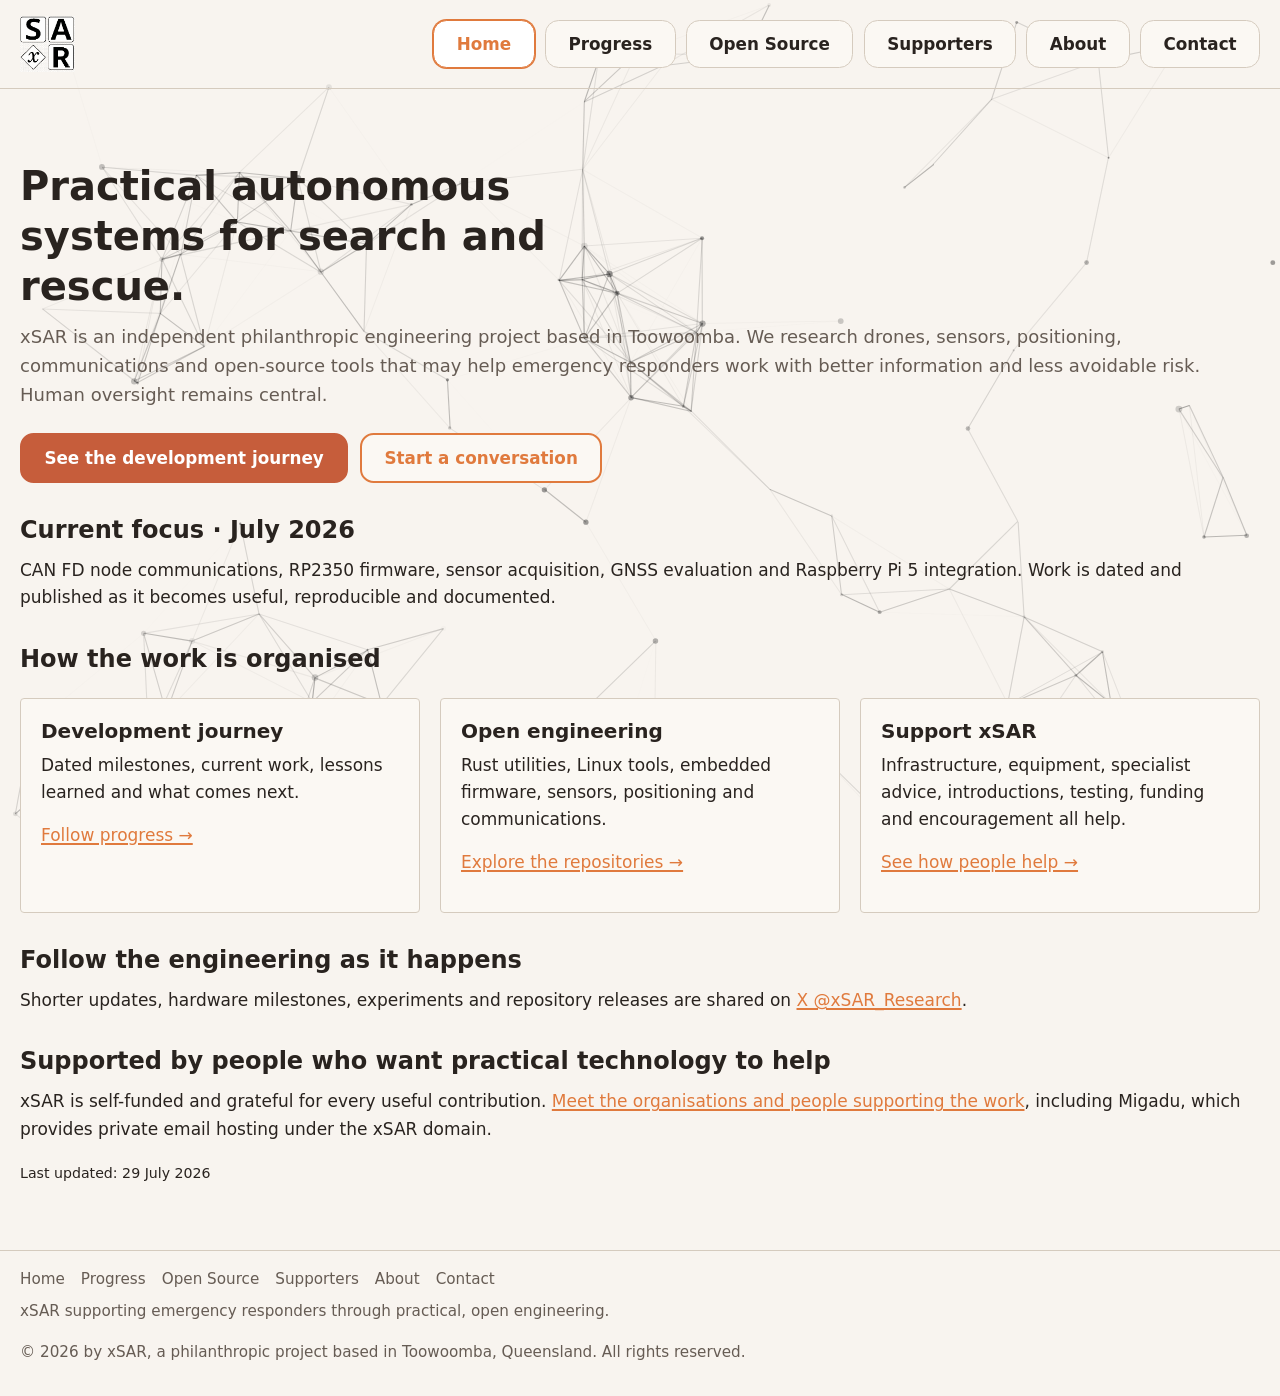
==== commit df64dbb7: "Title/og: Search Assess Respond (not Search And Respond)" ====
--- a/index.html
+++ b/index.html
@@ -4,10 +4,10 @@
   <script async src="https://www.googletagmanager.com/gtag/js?id=G-0K0B5G9V87"></script>
   <script>window.dataLayer=window.dataLayer||[];function gtag(){dataLayer.push(arguments);}gtag('js',new Date());gtag('config','G-0K0B5G9V87');</script>
   <meta charset="UTF-8"><meta name="viewport" content="width=device-width, initial-scale=1.0">
-  <title>xSAR — Search And Respond</title>
+  <title>xSAR — Search Assess Respond</title>
   <link rel="stylesheet" href="css/master.css"><link rel="icon" type="image/x-icon" href="favicon.ico"><link rel="apple-touch-icon" href="apple-touch-icon.png"><link rel="manifest" href="site.webmanifest">
   <meta name="description" content="xSAR is an independent philanthropic engineering project researching drones, sensors, positioning, communications and open-source tools for emergency response.">
-  <meta property="og:title" content="xSAR — Search And Respond"><meta property="og:description" content="Practical autonomous systems and open engineering for search and rescue support."><meta property="og:image" content="https://xsar.com.au/images/xsar-logo.png"><meta property="og:url" content="https://xsar.com.au"><meta property="og:type" content="website"><meta name="twitter:card" content="summary_large_image">
+  <meta property="og:title" content="xSAR — Search Assess Respond"><meta property="og:description" content="Practical autonomous systems and open engineering for search and rescue support."><meta property="og:image" content="https://xsar.com.au/images/xsar-logo.png"><meta property="og:url" content="https://xsar.com.au"><meta property="og:type" content="website"><meta name="twitter:card" content="summary_large_image">
 </head>
 <body>
   <div id="particles-js" aria-hidden="true"></div><a href="#main" class="skip-link">Skip to main content</a>
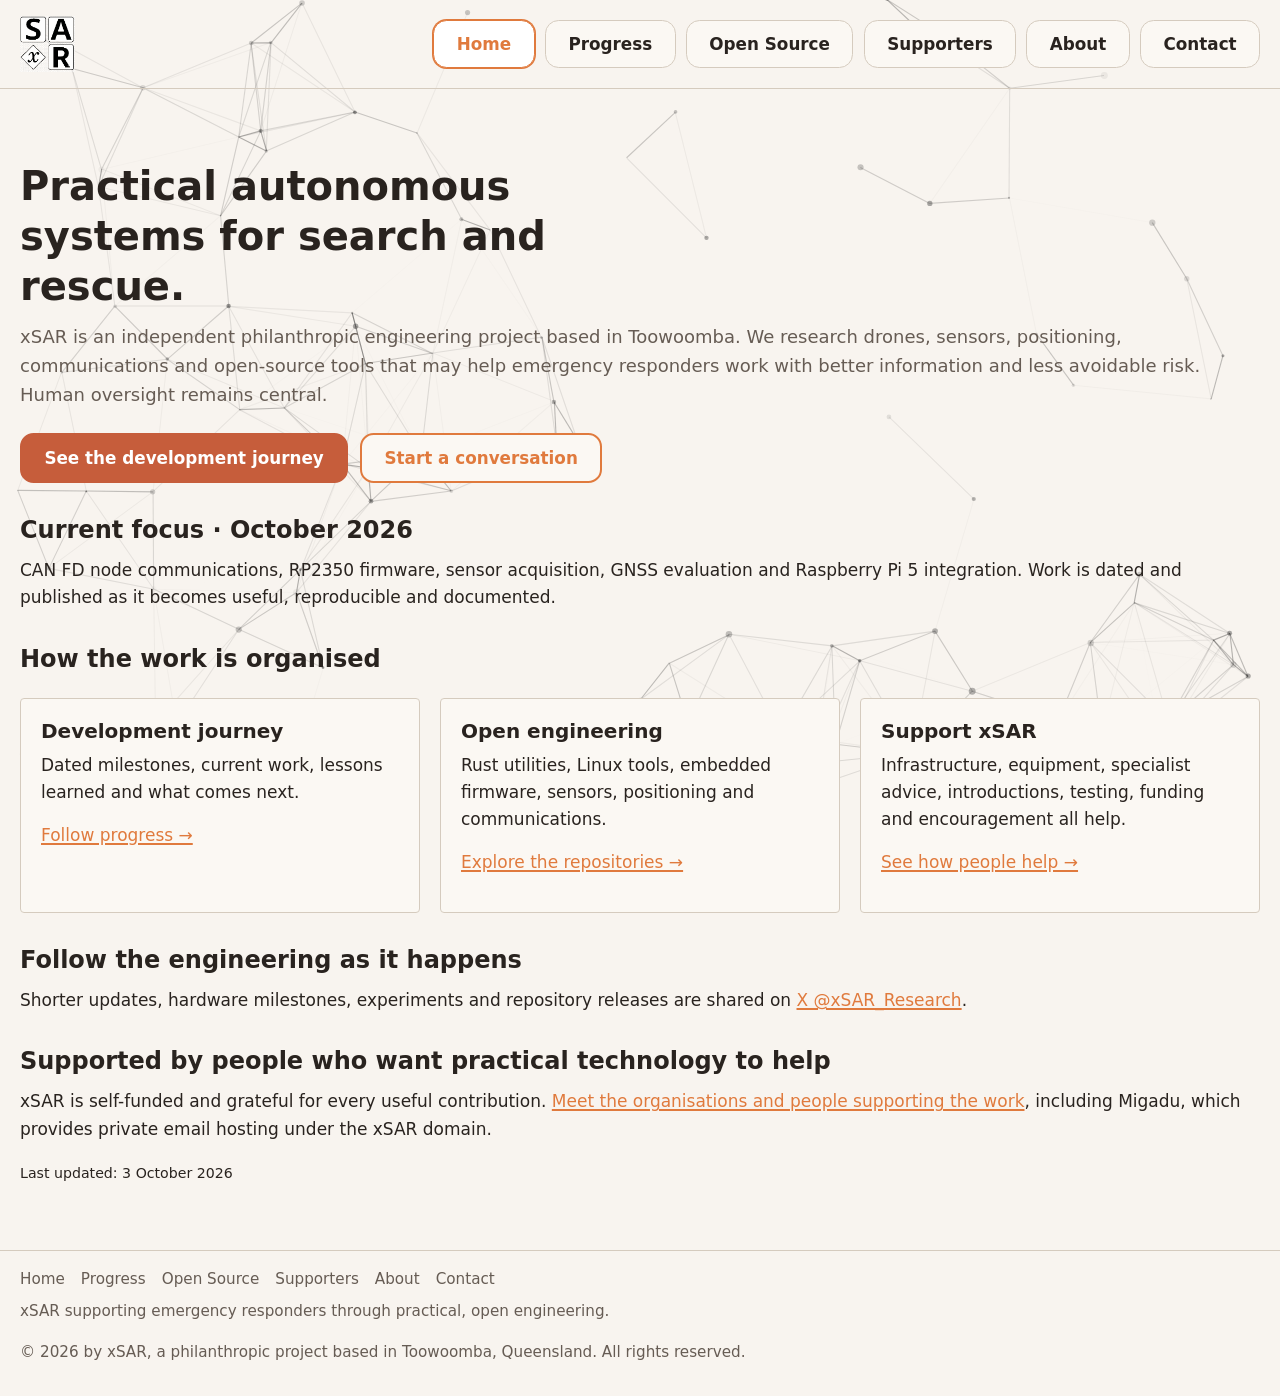
==== commit 009b3578: "Freshen public dates to 3 October 2026. Update last-updated lines, current-focus headings, and sitem" ====
--- a/index.html
+++ b/index.html
@@ -22,7 +22,7 @@
       <div class="hero-actions"><a href="progress.html" class="btn btn-primary">See the development journey</a><a href="contact.html" class="btn btn-secondary">Start a conversation</a></div>
     </section>
     <section>
-      <h2>Current focus · July 2026</h2>
+      <h2>Current focus · October 2026</h2>
       <p>CAN FD node communications, RP2350 firmware, sensor acquisition, GNSS evaluation and Raspberry Pi 5 integration. Work is dated and published as it becomes useful, reproducible and documented.</p>
     </section>
     <section style="margin-top:2rem;">
@@ -40,10 +40,10 @@
     <section style="margin-top:2rem;">
       <h2>Supported by people who want practical technology to help</h2>
       <p>xSAR is self-funded and grateful for every useful contribution. <a href="supporters.html">Meet the organisations and people supporting the work</a>, including Migadu, which provides private email hosting under the xSAR domain.</p>
-      <p><small>Last updated: 29 July 2026</small></p>
+      <p><small>Last updated: 3 October 2026</small></p>
     </section>
   </main>
   <footer><nav class="footer-nav" aria-label="Footer"><a href="index.html">Home</a><a href="progress.html">Progress</a><a href="open-source.html">Open Source</a><a href="supporters.html">Supporters</a><a href="about.html">About</a><a href="contact.html">Contact</a></nav><p>xSAR supporting emergency responders through practical, open engineering.</p><p>&copy; 2026 by xSAR, a philanthropic project based in Toowoomba, Queensland. All rights reserved.</p></footer>
   <script src="js/particles_min.js" defer></script><script src="js/particles_conf.js" defer></script>
 </body>
-</html>+</html>
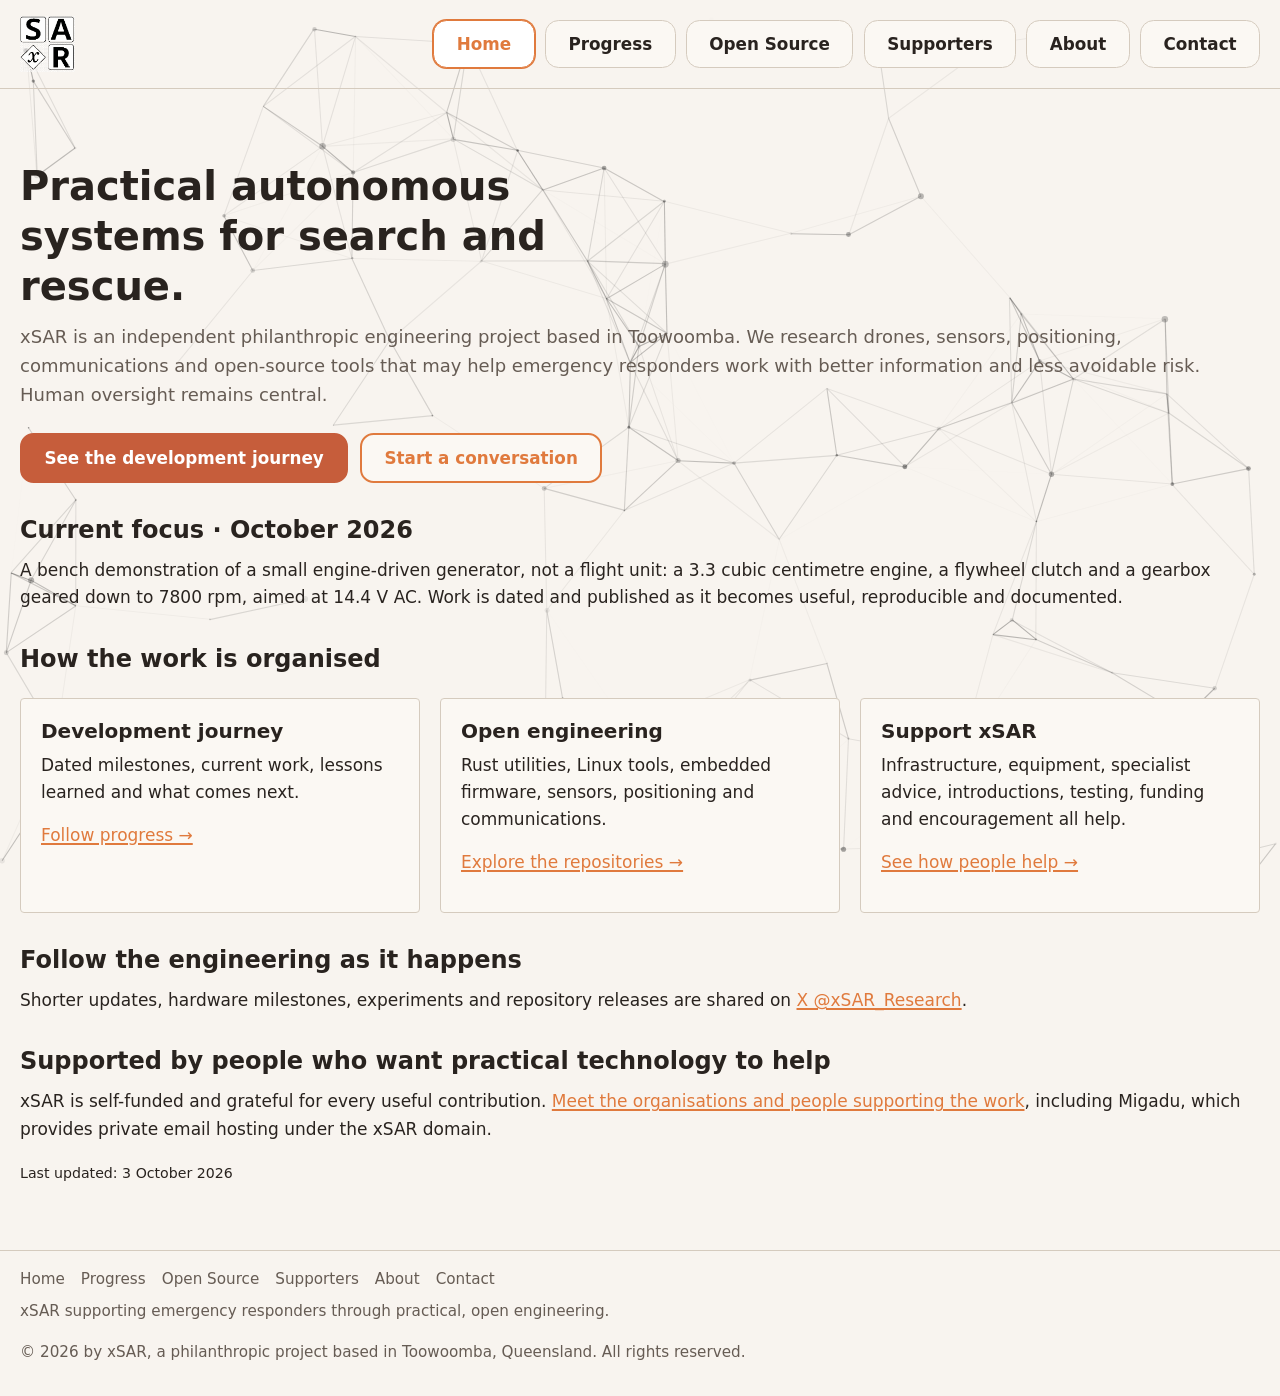
==== commit bdc9a931: "Add the October bench generator milestone. Record the 3.3 cc engine, flywheel clutch, 7800 rpm gearb" ====
--- a/index.html
+++ b/index.html
@@ -23,7 +23,7 @@
     </section>
     <section>
       <h2>Current focus · October 2026</h2>
-      <p>CAN FD node communications, RP2350 firmware, sensor acquisition, GNSS evaluation and Raspberry Pi 5 integration. Work is dated and published as it becomes useful, reproducible and documented.</p>
+      <p>A bench demonstration of a small engine-driven generator, not a flight unit: a 3.3 cubic centimetre engine, a flywheel clutch and a gearbox geared down to 7800 rpm, aimed at 14.4 V AC. Work is dated and published as it becomes useful, reproducible and documented.</p>
     </section>
     <section style="margin-top:2rem;">
       <h2>How the work is organised</h2>
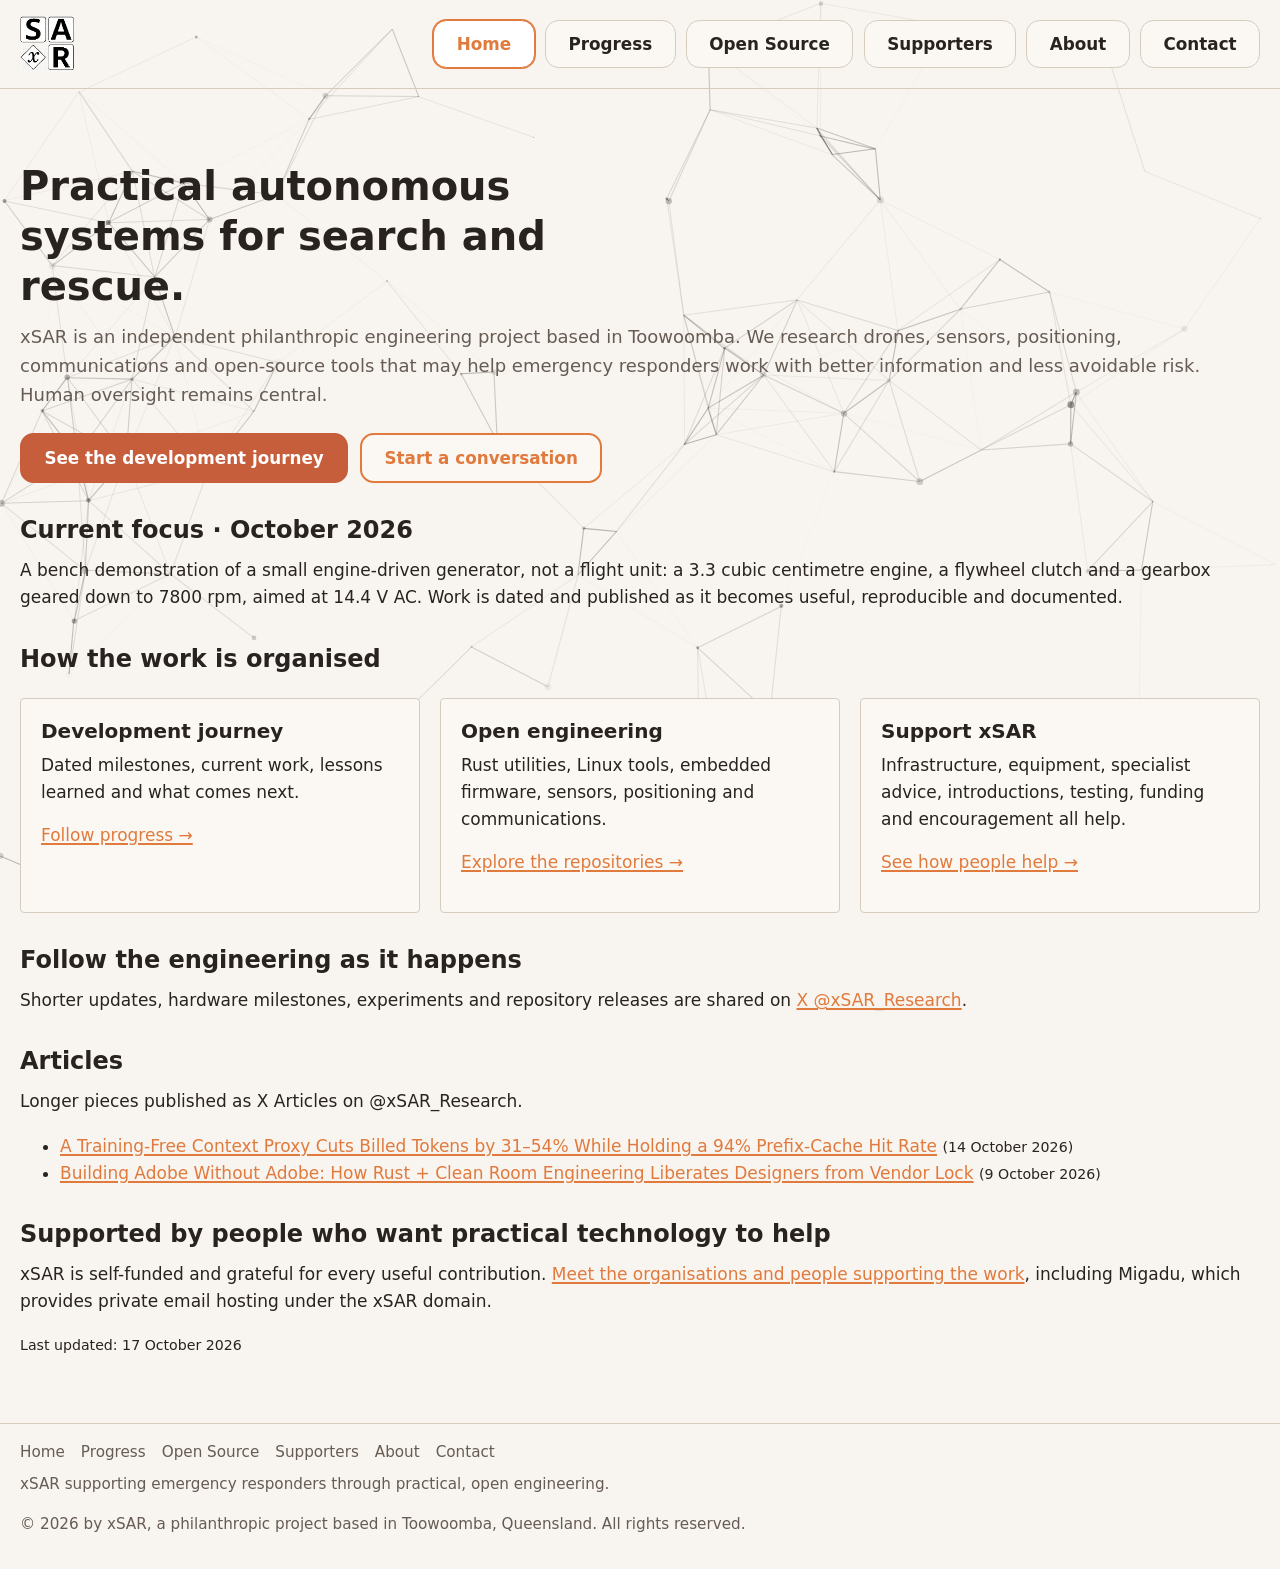
==== commit 4e4555de: "Add Articles section linking the two X Articles; freshen home page date to 17 October 2026." ====
--- a/index.html
+++ b/index.html
@@ -38,9 +38,17 @@
       <p>Shorter updates, hardware milestones, experiments and repository releases are shared on <a href="https://x.com/xSAR_Research" target="_blank" rel="noopener noreferrer">X @xSAR_Research</a>.</p>
     </section>
     <section style="margin-top:2rem;">
+      <h2>Articles</h2>
+      <p>Longer pieces published as X Articles on @xSAR_Research.</p>
+      <ul>
+        <li><a href="https://x.com/xSAR_Research/status/2110322909197844978" target="_blank" rel="noopener noreferrer">A Training-Free Context Proxy Cuts Billed Tokens by 31–54% While Holding a 94% Prefix-Cache Hit Rate</a> <small>(14 October 2026)</small></li>
+        <li><a href="https://x.com/xSAR_Research/status/2108496129482801323" target="_blank" rel="noopener noreferrer">Building Adobe Without Adobe: How Rust + Clean Room Engineering Liberates Designers from Vendor Lock</a> <small>(9 October 2026)</small></li>
+      </ul>
+    </section>
+    <section style="margin-top:2rem;">
       <h2>Supported by people who want practical technology to help</h2>
       <p>xSAR is self-funded and grateful for every useful contribution. <a href="supporters.html">Meet the organisations and people supporting the work</a>, including Migadu, which provides private email hosting under the xSAR domain.</p>
-      <p><small>Last updated: 3 October 2026</small></p>
+      <p><small>Last updated: 17 October 2026</small></p>
     </section>
   </main>
   <footer><nav class="footer-nav" aria-label="Footer"><a href="index.html">Home</a><a href="progress.html">Progress</a><a href="open-source.html">Open Source</a><a href="supporters.html">Supporters</a><a href="about.html">About</a><a href="contact.html">Contact</a></nav><p>xSAR supporting emergency responders through practical, open engineering.</p><p>&copy; 2026 by xSAR, a philanthropic project based in Toowoomba, Queensland. All rights reserved.</p></footer>
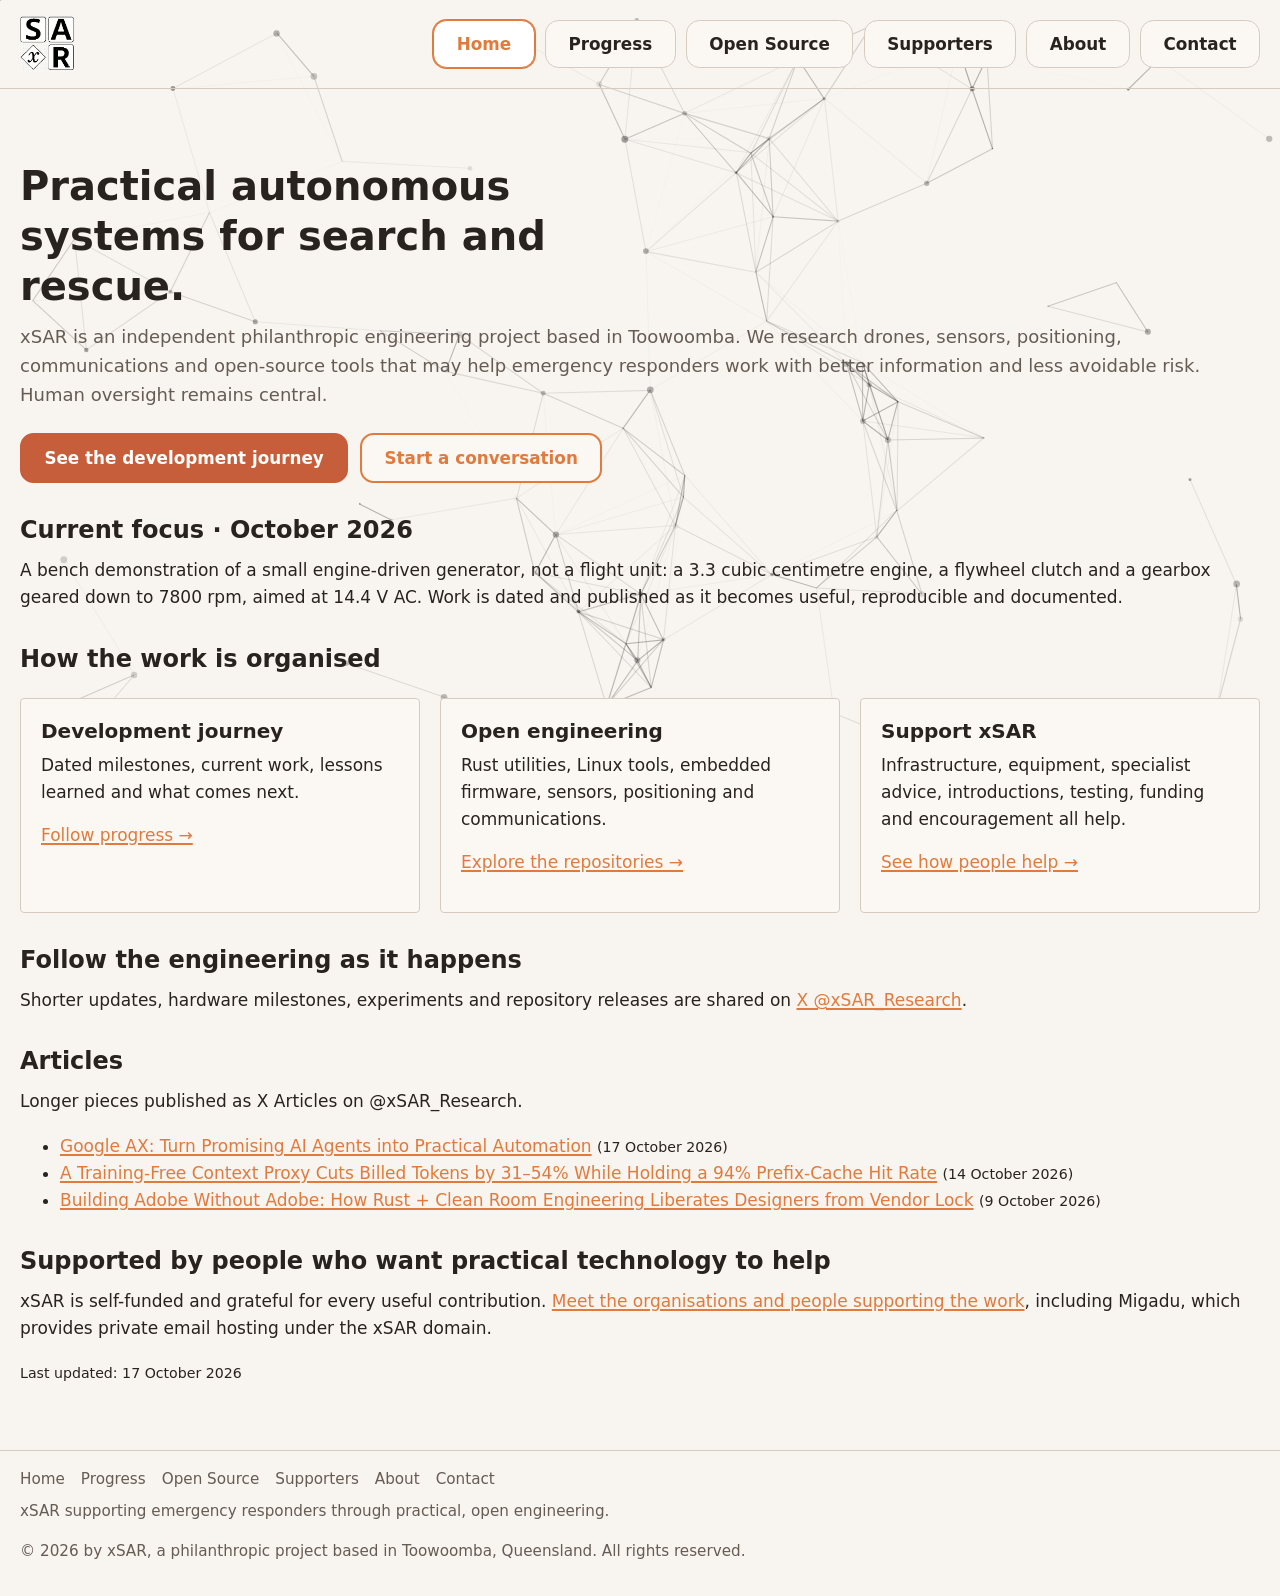
==== commit 3bd85843: "Add Google AX X Article to Articles section." ====
--- a/index.html
+++ b/index.html
@@ -41,6 +41,7 @@
       <h2>Articles</h2>
       <p>Longer pieces published as X Articles on @xSAR_Research.</p>
       <ul>
+        <li><a href="https://x.com/xSAR_Research/status/2111453399799787836" target="_blank" rel="noopener noreferrer">Google AX: Turn Promising AI Agents into Practical Automation</a> <small>(17 October 2026)</small></li>
         <li><a href="https://x.com/xSAR_Research/status/2110322909197844978" target="_blank" rel="noopener noreferrer">A Training-Free Context Proxy Cuts Billed Tokens by 31–54% While Holding a 94% Prefix-Cache Hit Rate</a> <small>(14 October 2026)</small></li>
         <li><a href="https://x.com/xSAR_Research/status/2108496129482801323" target="_blank" rel="noopener noreferrer">Building Adobe Without Adobe: How Rust + Clean Room Engineering Liberates Designers from Vendor Lock</a> <small>(9 October 2026)</small></li>
       </ul>
